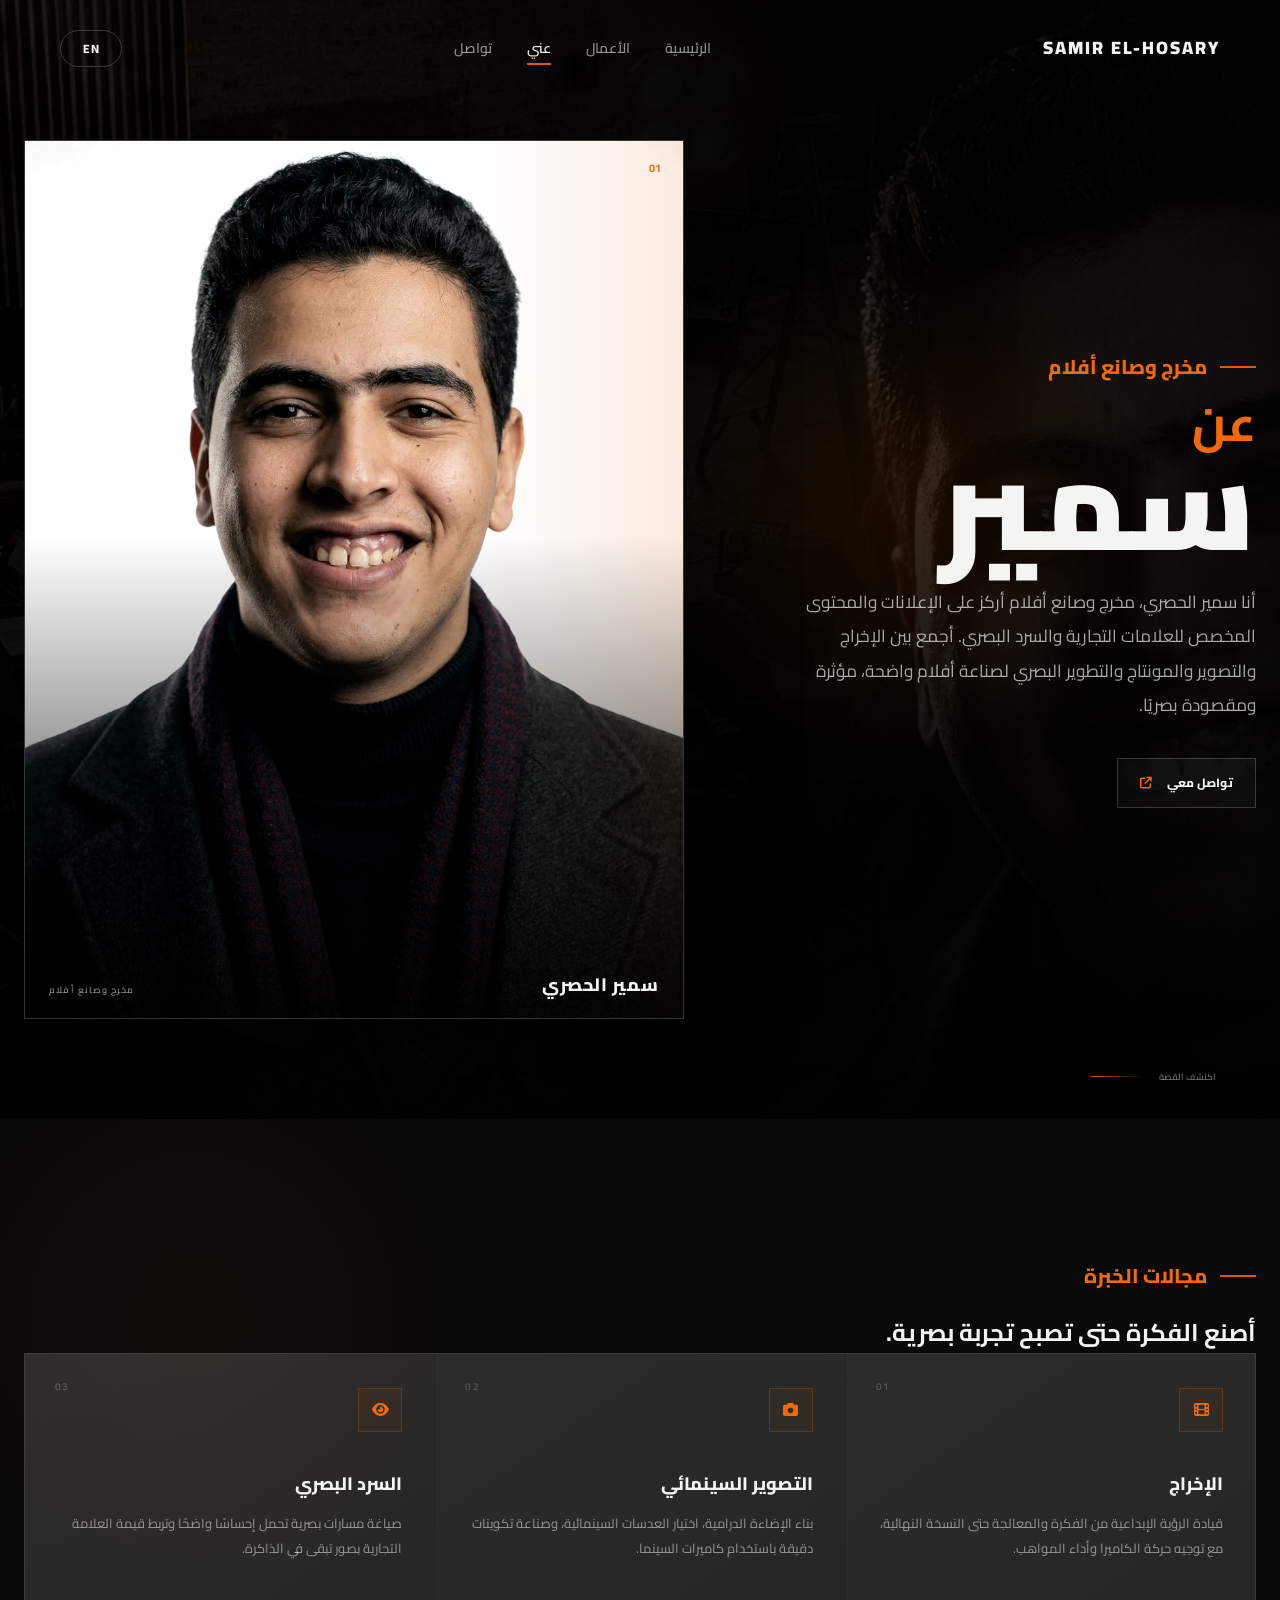
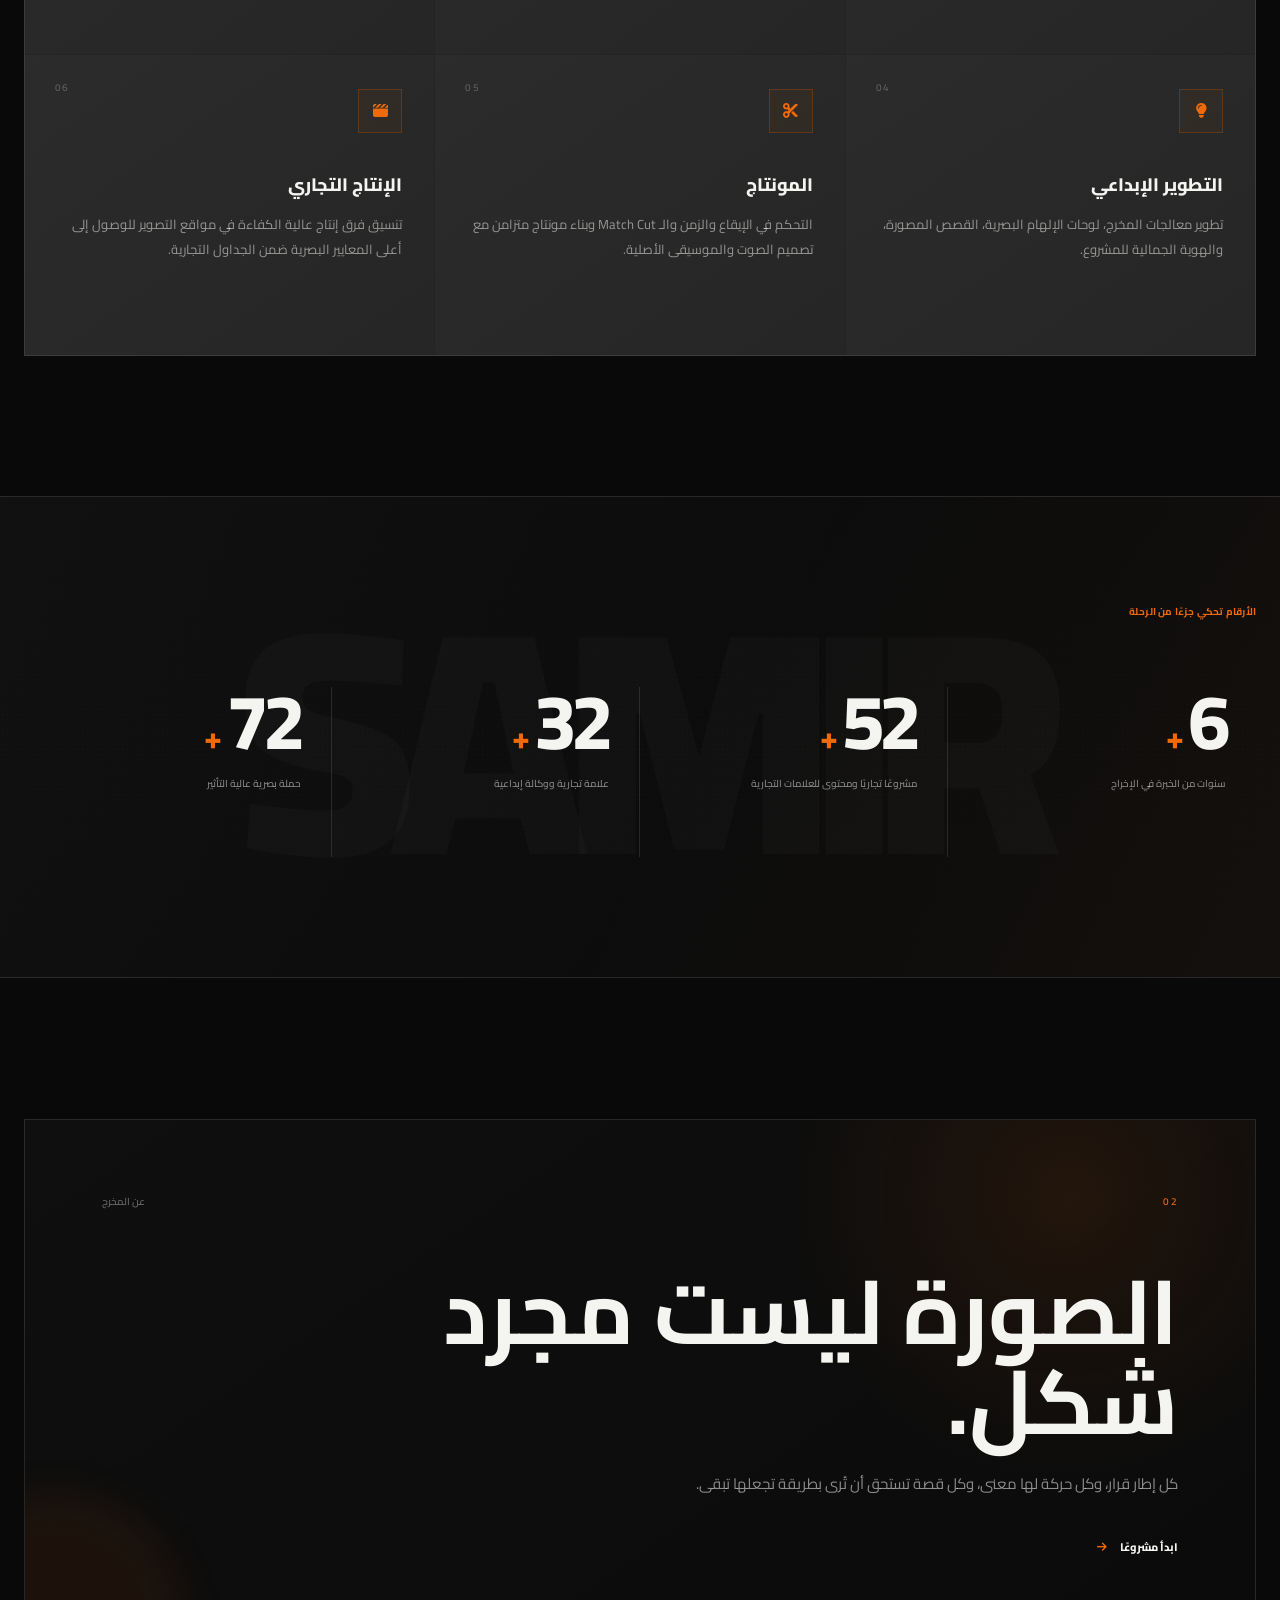
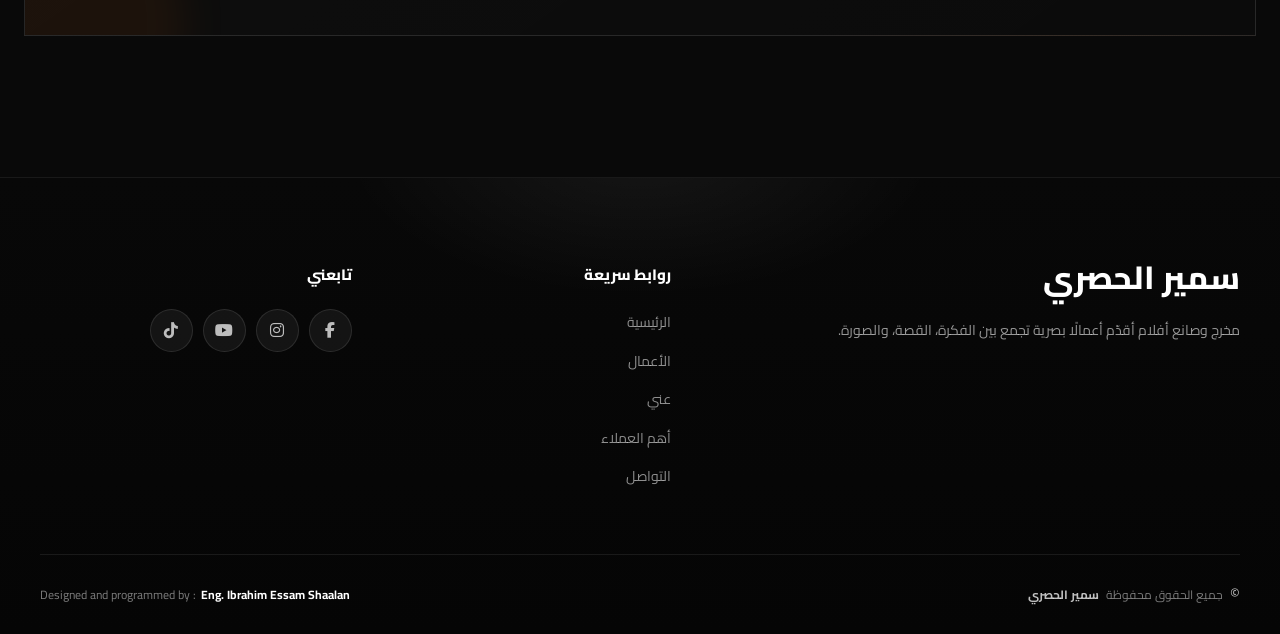
==== about.html @ f50c3c2a "Add files via upload" ====
<!DOCTYPE html>
<html lang="ar" dir="rtl">

<head>
    <meta charset="UTF-8">
    <meta name="viewport" content="width=device-width, initial-scale=1.0, viewport-fit=cover">
    <meta name="theme-color" content="#090909">

    <!-- Applies the saved language and enables the loader before first paint -->
    <script>
        (function () {
            var html = document.documentElement, lang = "ar";
            try { if (localStorage.getItem("samir_language") === "en") lang = "en"; } catch (e) {}
            html.lang = lang;
            html.dir = lang === "ar" ? "rtl" : "ltr";
            html.classList.add("js", "is-loading");
        })();
    </script>

    <!-- SEO -->
    <title data-ar="عن سمير الحصري | SAMIR EL-HOSARY" data-en="About Samir El-Hosary | SAMIR EL-HOSARY">عن سمير الحصري | SAMIR EL-HOSARY</title>
    <meta name="description" content="سمير الحصري، مخرج وصانع أفلام. إعلانات، محتوى للعلامات التجارية وسرد بصري سينمائي." data-content-ar="سمير الحصري، مخرج وصانع أفلام. إعلانات، محتوى للعلامات التجارية وسرد بصري سينمائي." data-content-en="Samir El-Hosary, director and filmmaker. Commercials, branded content and cinematic visual storytelling.">
    <meta name="author" content="Samir El-Hosary">
    <meta name="robots" content="index, follow">

    <meta property="og:type" content="website">
    <meta property="og:site_name" content="SAMIR EL-HOSARY">
    <meta property="og:locale" content="ar_EG">
    <meta property="og:title" content="عن سمير الحصري | SAMIR EL-HOSARY">
    <meta property="og:description" content="سمير الحصري، مخرج وصانع أفلام. إعلانات، محتوى للعلامات التجارية وسرد بصري سينمائي.">

    <!-- Favicon -->
    <link rel="icon" type="image/svg+xml" href="images/favicon.svg">

    <!-- Fonts & icons (Cairo is the only text font) -->
    <link rel="preconnect" href="https://fonts.googleapis.com">
    <link rel="preconnect" href="https://fonts.gstatic.com" crossorigin>
    <link rel="stylesheet" href="https://fonts.googleapis.com/css2?family=Cairo:wght@400..900&display=swap">
    <link rel="stylesheet" href="https://cdnjs.cloudflare.com/ajax/libs/font-awesome/6.5.2/css/all.min.css">
    <link rel="preload" as="image" href="images/samir-about.webp">

    <!-- Stylesheets -->
    <link rel="stylesheet" href="css/base.css">
    <link rel="stylesheet" href="css/about.css">
</head>

<body>

    <!-- =========================================
         ACCESSIBILITY: skip link
    ========================================= -->
    <a href="#main" class="skip-link" data-ar="الانتقال إلى المحتوى" data-en="Skip to content">الانتقال إلى المحتوى</a>


    <!-- =========================================
         PAGE LOADER
         Shown on first load, page navigation and language switch
    ========================================= -->
    <div class="page-loader" id="page-loader" aria-hidden="true">
        <div class="loader-content">
            <div class="loader-brand">SAMIR EL-HOSARY</div>
            <div class="loader-line"><span></span></div>
            <div class="loader-text" data-ar="جاري التحميل..." data-en="LOADING...">جاري التحميل...</div>
            <div class="loader-percent" id="loader-percent">0%</div>
        </div>
    </div>


    <!-- =========================================
         CUSTOM CURSOR (desktop only)
    ========================================= -->
    <div class="custom-cursor" aria-hidden="true"></div>
    <div class="custom-cursor-follower" aria-hidden="true"></div>


    <!-- =========================================
         HEADER & NAVIGATION
         Desktop navigation + mobile drawer menu
    ========================================= -->
    <header class="main-header enter" id="main-header">

        <a href="index.html" class="logo" data-aria-label-ar="سمير الحصري - الصفحة الرئيسية" data-aria-label-en="Samir El-Hosary - Home">SAMIR EL-HOSARY</a>

        <nav class="main-nav" id="main-nav" data-aria-label-ar="التنقل الرئيسي" data-aria-label-en="Main navigation" aria-label="التنقل الرئيسي">
            <a href="index.html" class="nav-link"
               data-ar="الرئيسية" data-en="Home">الرئيسية</a>
            <a href="work.html" class="nav-link"
               data-ar="الأعمال" data-en="Work">الأعمال</a>
            <a href="about.html" class="nav-link active" aria-current="page"
               data-ar="عني" data-en="About">عني</a>
            <a href="contact.html" class="nav-link"
               data-ar="تواصل" data-en="Contact">تواصل</a>
        </nav>

        <div class="header-actions">

            <button type="button" class="lang-switch" id="lang-switch" aria-label="Switch to English">EN</button>

            <button type="button" class="menu-toggle" id="menu-toggle"
                    aria-label="فتح القائمة" aria-expanded="false" aria-controls="main-nav">
                <span></span>
                <span></span>
                <span></span>
            </button>

        </div>

    </header>

    <div class="mobile-menu-backdrop" id="mobile-menu-backdrop" aria-hidden="true"></div>

    <main id="main">

        <!-- =========================================
             ABOUT HERO
             Introduction, portrait and call to action
        ========================================= -->
        <section class="about-hero">

            <div class="about-hero-bg" aria-hidden="true"></div>
            <div class="about-hero-overlay" aria-hidden="true"></div>

            <div class="about-hero-inner">

                <div class="about-hero-copy">

                    <div class="section-kicker enter" style="--i:1">
                        <span class="kicker-line" aria-hidden="true"></span>
                        <span data-ar="مخرج وصانع أفلام" data-en="DIRECTOR &amp; FILMMAKER">مخرج وصانع أفلام</span>
                    </div>

                    <h1 class="about-title enter" style="--i:2">
                        <span class="about-title-small" data-ar="عن" data-en="ABOUT">عن</span>
                        <span class="about-title-main" data-ar="سمير" data-en="SAMIR">سمير</span>
                    </h1>

                    <p class="about-intro enter" style="--i:3"
                       data-ar="أنا سمير الحصري، مخرج وصانع أفلام أركز على الإعلانات والمحتوى المخصص للعلامات التجارية والسرد البصري. أجمع بين الإخراج والتصوير والمونتاج والتطوير البصري لصناعة أفلام واضحة، مؤثرة ومقصودة بصريًا." data-en="I&#x27;m Samir El-Hosary, a director and filmmaker focused on commercials, branded content and visual storytelling. My work combines directing, cinematography, editing and visual development to build films that communicate clearly and feel visually intentional.">أنا سمير الحصري، مخرج وصانع أفلام أركز على الإعلانات والمحتوى المخصص للعلامات التجارية والسرد البصري. أجمع بين الإخراج والتصوير والمونتاج والتطوير البصري لصناعة أفلام واضحة، مؤثرة ومقصودة بصريًا.</p>

                    <a href="contact.html" class="about-cta enter" style="--i:4">
                        <span data-ar="تواصل معي" data-en="CONTACT ME">تواصل معي</span>
                        <i class="fa-solid fa-arrow-up-right-from-square" aria-hidden="true"></i>
                    </a>

                </div>

                <div class="about-hero-image enter" style="--i:3">
                    <div class="image-frame">
                        <div class="image-number" aria-hidden="true">01</div>
                        <img src="images/samir-about.webp" width="1093" height="1400" fetchpriority="high" decoding="async"
                             alt="سمير الحصري" data-alt-ar="سمير الحصري" data-alt-en="Samir El-Hosary">
                        <div class="image-caption">
                            <span data-ar="سمير الحصري" data-en="SAMIR EL-HOSARY">سمير الحصري</span>
                            <span data-ar="مخرج وصانع أفلام" data-en="DIRECTOR &amp; FILMMAKER">مخرج وصانع أفلام</span>
                        </div>
                    </div>
                </div>

            </div>

            <a href="#expertise" class="hero-scroll enter" style="--i:5">
                <span data-ar="اكتشف القصة" data-en="DISCOVER THE STORY">اكتشف القصة</span>
                <span class="scroll-line" aria-hidden="true"></span>
            </a>

        </section>


        <!-- =========================================
             EXPERTISE
             Six areas of work shown as cards
        ========================================= -->
        <section class="expertise-section section-space" id="expertise">
            <div class="container">

                <div class="section-heading reveal">
                    <div class="section-kicker">
                        <span class="kicker-line" aria-hidden="true"></span>
                        <span data-ar="مجالات الخبرة" data-en="EXPERTISE">مجالات الخبرة</span>
                    </div>
                    <h2 data-ar="أصنع الفكرة حتى تصبح تجربة بصرية." data-en="I shape ideas into intentional visual experiences.">أصنع الفكرة حتى تصبح تجربة بصرية.</h2>
                </div>

                <div class="expertise-grid">
                    <article class="expertise-card reveal">
                        <span class="card-index" aria-hidden="true">01</span>
                        <div class="card-icon" aria-hidden="true"><i class="fa-solid fa-film"></i></div>
                        <h3 data-ar="الإخراج" data-en="DIRECTING">الإخراج</h3>
                        <p data-ar="قيادة الرؤية الإبداعية من الفكرة والمعالجة حتى النسخة النهائية، مع توجيه حركة الكاميرا وأداء المواهب." data-en="Leading the creative vision from concept treatment to final cut, directing camera movement, and guiding talent performance.">قيادة الرؤية الإبداعية من الفكرة والمعالجة حتى النسخة النهائية، مع توجيه حركة الكاميرا وأداء المواهب.</p>
                    </article>
                    <article class="expertise-card reveal">
                        <span class="card-index" aria-hidden="true">02</span>
                        <div class="card-icon" aria-hidden="true"><i class="fa-solid fa-camera"></i></div>
                        <h3 data-ar="التصوير السينمائي" data-en="CINEMATOGRAPHY">التصوير السينمائي</h3>
                        <p data-ar="بناء الإضاءة الدرامية، اختيار العدسات السينمائية، وصناعة تكوينات دقيقة باستخدام كاميرات السينما." data-en="Sculpting dramatic lighting, selecting anamorphic lens packages, and framing disciplined compositions with cinema cameras.">بناء الإضاءة الدرامية، اختيار العدسات السينمائية، وصناعة تكوينات دقيقة باستخدام كاميرات السينما.</p>
                    </article>
                    <article class="expertise-card reveal">
                        <span class="card-index" aria-hidden="true">03</span>
                        <div class="card-icon" aria-hidden="true"><i class="fa-solid fa-eye"></i></div>
                        <h3 data-ar="السرد البصري" data-en="VISUAL STORYTELLING">السرد البصري</h3>
                        <p data-ar="صياغة مسارات بصرية تحمل إحساسًا واضحًا وتربط قيمة العلامة التجارية بصور تبقى في الذاكرة." data-en="Crafting cinematic arcs that resonate emotionally and anchor brand prestige in memorable imagery.">صياغة مسارات بصرية تحمل إحساسًا واضحًا وتربط قيمة العلامة التجارية بصور تبقى في الذاكرة.</p>
                    </article>
                    <article class="expertise-card reveal">
                        <span class="card-index" aria-hidden="true">04</span>
                        <div class="card-icon" aria-hidden="true"><i class="fa-solid fa-lightbulb"></i></div>
                        <h3 data-ar="التطوير الإبداعي" data-en="CREATIVE DEVELOPMENT">التطوير الإبداعي</h3>
                        <p data-ar="تطوير معالجات المخرج، لوحات الإلهام البصرية، القصص المصورة، والهوية الجمالية للمشروع." data-en="Developing director&#x27;s treatments, curated visual moodboards, storyboard narratives, and aesthetic bibles.">تطوير معالجات المخرج، لوحات الإلهام البصرية، القصص المصورة، والهوية الجمالية للمشروع.</p>
                    </article>
                    <article class="expertise-card reveal">
                        <span class="card-index" aria-hidden="true">05</span>
                        <div class="card-icon" aria-hidden="true"><i class="fa-solid fa-scissors"></i></div>
                        <h3 data-ar="المونتاج" data-en="EDITING">المونتاج</h3>
                        <p data-ar="التحكم في الإيقاع والزمن والـ Match Cut وبناء مونتاج متزامن مع تصميم الصوت والموسيقى الأصلية." data-en="Mastering temporal rhythm, match cutting, and tempo-locked pacing synchronized to original sound design.">التحكم في الإيقاع والزمن والـ Match Cut وبناء مونتاج متزامن مع تصميم الصوت والموسيقى الأصلية.</p>
                    </article>
                    <article class="expertise-card reveal">
                        <span class="card-index" aria-hidden="true">06</span>
                        <div class="card-icon" aria-hidden="true"><i class="fa-solid fa-clapperboard"></i></div>
                        <h3 data-ar="الإنتاج التجاري" data-en="COMMERCIAL PRODUCTION">الإنتاج التجاري</h3>
                        <p data-ar="تنسيق فرق إنتاج عالية الكفاءة في مواقع التصوير للوصول إلى أعلى المعايير البصرية ضمن الجداول التجارية." data-en="Coordinating high-efficiency production crews on set to meet the highest visual standards and commercial timelines.">تنسيق فرق إنتاج عالية الكفاءة في مواقع التصوير للوصول إلى أعلى المعايير البصرية ضمن الجداول التجارية.</p>
                    </article>
                </div>

            </div>
        </section>


        <!-- =========================================
             STATS
             Animated counters
        ========================================= -->
        <section class="stats-section">

            <div class="stats-noise" aria-hidden="true"></div>

            <div class="container">

                <h2 class="stats-heading reveal" data-ar="الأرقام تحكي جزءًا من الرحلة" data-en="THE NUMBERS TELL PART OF THE STORY">الأرقام تحكي جزءًا من الرحلة</h2>

                <div class="stats-grid">
                    <div class="stat-item reveal">
                        <div class="stat-number"><span class="counter" data-target="8">8</span><span>+</span></div>
                        <div class="stat-label" data-ar="سنوات من الخبرة في الإخراج" data-en="YEARS DIRECTING EXPERIENCE">سنوات من الخبرة في الإخراج</div>
                    </div>
                    <div class="stat-item reveal">
                        <div class="stat-number"><span class="counter" data-target="65">65</span><span>+</span></div>
                        <div class="stat-label" data-ar="مشروعًا تجاريًا ومحتوى للعلامات التجارية" data-en="COMMERCIAL &amp; BRANDED PROJECTS">مشروعًا تجاريًا ومحتوى للعلامات التجارية</div>
                    </div>
                    <div class="stat-item reveal">
                        <div class="stat-number"><span class="counter" data-target="40">40</span><span>+</span></div>
                        <div class="stat-label" data-ar="علامة تجارية ووكالة إبداعية" data-en="BRANDS &amp; CREATIVE AGENCIES">علامة تجارية ووكالة إبداعية</div>
                    </div>
                    <div class="stat-item reveal">
                        <div class="stat-number"><span class="counter" data-target="90">90</span><span>+</span></div>
                        <div class="stat-label" data-ar="حملة بصرية عالية التأثير" data-en="HIGH-IMPACT VISUAL CAMPAIGNS">حملة بصرية عالية التأثير</div>
                    </div>
                </div>

            </div>

        </section>


        <!-- =========================================
             CLOSING STATEMENT
             Final message and link to the contact page
        ========================================= -->
        <section class="closing-section section-space">
            <div class="container">

                <div class="closing-card reveal">

                    <div class="closing-topline" aria-hidden="true">
                        <span>02</span>
                        <span data-ar="عن المخرج" data-en="THE DIRECTOR">عن المخرج</span>
                    </div>

                    <h2 data-ar="الصورة ليست مجرد شكل." data-en="An image is never just an image.">الصورة ليست مجرد شكل.</h2>

                    <p data-ar="كل إطار قرار، وكل حركة لها معنى، وكل قصة تستحق أن تُرى بطريقة تجعلها تبقى." data-en="Every frame is a decision, every movement has a purpose, and every story deserves to be seen in a way that stays.">كل إطار قرار، وكل حركة لها معنى، وكل قصة تستحق أن تُرى بطريقة تجعلها تبقى.</p>

                    <a href="contact.html" class="closing-link">
                        <span data-ar="ابدأ مشروعًا" data-en="START A PROJECT">ابدأ مشروعًا</span>
                        <i class="fa-solid fa-arrow-right" aria-hidden="true"></i>
                    </a>

                </div>

            </div>
        </section>

    </main>


    <!-- =========================================
         FOOTER
         Brand, quick links, social links and copyright
    ========================================= -->
    <footer class="site-footer">

        <div class="footer-container">

            <div class="footer-main">

                <!-- Brand -->
                <div class="footer-brand">
                    <a href="index.html" class="footer-logo" data-aria-label-ar="سمير الحصري - الصفحة الرئيسية" data-aria-label-en="Samir El-Hosary - Home">
                        <span class="footer-name" data-ar="سمير الحصري" data-en="SAMIR EL-HOSARY">سمير الحصري</span>
                    </a>

                    <p class="footer-description"
                       data-ar="مخرج وصانع أفلام أقدّم أعمالًا بصرية تجمع بين الفكرة، القصة، والصورة." data-en="Director and filmmaker creating visual work that brings together ideas, stories, and cinematic vision.">مخرج وصانع أفلام أقدّم أعمالًا بصرية تجمع بين الفكرة، القصة، والصورة.</p>
                </div>

                <!-- Quick links -->
                <nav class="footer-navigation" data-aria-label-ar="روابط التذييل" data-aria-label-en="Footer navigation" aria-label="روابط التذييل">
                    <h3 data-ar="روابط سريعة" data-en="Quick Links">روابط سريعة</h3>
                    <ul>
                    <li><a href="index.html" data-ar="الرئيسية" data-en="Home">الرئيسية</a></li>
                    <li><a href="work.html" data-ar="الأعمال" data-en="Work">الأعمال</a></li>
                    <li><a href="about.html" data-ar="عني" data-en="About Me">عني</a></li>
                    <li><a href="index.html#partners" data-ar="أهم العملاء" data-en="Clients">أهم العملاء</a></li>
                    <li><a href="contact.html" data-ar="التواصل" data-en="Contact">التواصل</a></li>
                    </ul>
                </nav>

                 <!-- Social -->
                <div class="footer-social">
                    <h3 data-ar="تابعني" data-en="Follow Me">تابعني</h3>
                    <div class="footer-social-links">
                    <a href="https://www.facebook.com/share/18dDtKvpVj/?mibextid=wwXIfr" class="footer-social-link" aria-label="Facebook"
                       target="_blank" rel="noopener noreferrer"><i class="fa-brands fa-facebook-f" aria-hidden="true"></i></a>
                    <a href="https://www.instagram.com/samir.films10/?hl=ar" class="footer-social-link" aria-label="Instagram"
                       target="_blank" rel="noopener noreferrer"><i class="fa-brands fa-instagram" aria-hidden="true"></i></a>
                    <a href="https://www.youtube.com/channel/UCHRnPz-XDiSna4kp3eigyGw" class="footer-social-link" aria-label="YouTube"
                       target="_blank" rel="noopener noreferrer"><i class="fa-brands fa-youtube" aria-hidden="true"></i></a>
                    <a href="https://www.tiktok.com/@samir.films10?_r=1&_t=ZS-9AIWwJCJ9NN" class="footer-social-link" aria-label="TikTok"
                       target="_blank" rel="noopener noreferrer"><i class="fa-brands fa-tiktok" aria-hidden="true"></i></a>
                    </div>
                </div>

            </div>

            <div class="footer-bottom">

                <div class="footer-copyright">
                    <span class="copyright-symbol">©</span>
                    <span data-ar="جميع الحقوق محفوظة" data-en="All Rights Reserved">جميع الحقوق محفوظة</span>
                    <span class="copyright-name" data-ar="سمير الحصري" data-en="SAMIR EL-HOSARY">سمير الحصري</span>
                </div>

                <div class="footer-developer">
                    <span>Designed and programmed by :</span>
                    <a href="https://www.facebook.com/hema.essam.20" target="_blank" rel="noopener noreferrer" class="developer-link">Eng. Ibrahim Essam Shaalan</a>
                </div>

            </div>

        </div>

    </footer>


    <script defer src="js/core.js"></script>
    <script defer src="js/about.js"></script>

</body>
</html>
---- css/base.css ----
/* =========================================================
   DESIGN TOKENS
========================================================= */

:root {
    --black: #090909;
    --dark: #101010;
    --dark-2: #161616;
    --dark-3: #1f1f1f;

    --white: #F4F4F1;
    --light: #E9E9E5;

    --gray: #8F8F8F;
    --gray-light: #b0b0b0;
    --gray-dark: #3a3a3a;

    --orange: #D55C03;
    --orange-light: #F06A0A;
    --orange-glow: rgba(213, 92, 3, .2);

    --line: rgba(255, 255, 255, .11);

    /* Single typeface for the whole website (Arabic + Latin) */
    --font: "Cairo", sans-serif;

    --ease: cubic-bezier(.16, 1, .3, 1);

    /* +1 in LTR, -1 in RTL. Used to mirror horizontal motion. */
    --dir-sign: 1;
}

html[dir="rtl"] {
    --dir-sign: -1;
}

/* =========================================================
   RESET & GLOBAL TYPOGRAPHY
   Cairo is inherited by every element, including form controls.
========================================================= */

*,
*::before,
*::after {
    margin: 0;
    padding: 0;
    box-sizing: border-box;
}

html {
    background: var(--black);
    color: var(--white);
    font-family: var(--font);
    scroll-behavior: smooth;
    scroll-padding-top: 90px;
    -webkit-text-size-adjust: 100%;
}

body {
    min-height: 100vh;
    background: var(--black);
    color: var(--white);
    line-height: 1.6;
    overflow-x: hidden;
    -webkit-font-smoothing: antialiased;
    text-rendering: optimizeLegibility;
}

body.menu-open {
    overflow: hidden;
}

a {
    color: inherit;
    text-decoration: none;
}

button,
input,
select,
textarea {
    font: inherit;
    color: inherit;
}

button {
    border: 0;
    background: none;
    cursor: pointer;
}

img {
    display: block;
    max-width: 100%;
}

ul {
    list-style: none;
}

::selection {
    background: var(--orange);
    color: #fff;
}

button,
a {
    -webkit-tap-highlight-color: transparent;
}

/*
   Arabic is a connected script: letter-spacing breaks the joins.
   Any translatable text is therefore un-spaced while Arabic is active.
*/
html[lang="ar"] [data-ar] {
    letter-spacing: normal;
}

/* =========================================================
   ACCESSIBILITY HELPERS
========================================================= */

:focus-visible {
    outline: 2px solid var(--orange-light);
    outline-offset: 3px;
}

.visually-hidden {
    position: absolute;
    width: 1px;
    height: 1px;
    margin: -1px;
    overflow: hidden;
    clip-path: inset(50%);
    white-space: nowrap;
}

.skip-link {
    position: fixed;
    top: 12px;
    inset-inline-start: 12px;
    z-index: 100001;
    padding: 10px 18px;
    border-radius: 4px;
    background: var(--orange);
    color: #fff;
    font-weight: 800;
    transform: translateY(-200%);
    transition: transform .25s var(--ease);
}

.skip-link:focus {
    transform: translateY(0);
}

/* =========================================================
   PAGE LOADER
   Controlled by classes on <html>:
   - .is-loading  -> loader visible
   The progress bar is driven by --p (0 to 1) set from JavaScript.
========================================================= */

.page-loader {
    position: fixed;
    inset: 0;
    z-index: 99999;
    display: flex;
    align-items: center;
    justify-content: center;
    overflow: hidden;
    background: var(--black);
    opacity: 0;
    visibility: hidden;
    pointer-events: none;
    transition: opacity .35s ease, visibility 0s linear .35s;
}

html.is-loading .page-loader {
    opacity: 1;
    visibility: visible;
    pointer-events: auto;
    transition: opacity .18s ease, visibility 0s;
}

.page-loader::before {
    content: "";
    position: absolute;
    width: 500px;
    height: 500px;
    border-radius: 50%;
    background: var(--orange);
    opacity: .06;
    filter: blur(100px);
}

.loader-content {
    position: relative;
    z-index: 2;
    width: min(400px, 80%);
    text-align: center;
}

.loader-brand {
    margin-bottom: 25px;
    color: var(--white);
    font-size: 13px;
    font-weight: 800;
    letter-spacing: 4px;
}

.loader-line {
    position: relative;
    width: 100%;
    height: 2px;
    overflow: hidden;
    background: var(--dark-3);
}

.loader-line span {
    display: block;
    width: 100%;
    height: 100%;
    background: var(--orange);
    transform: scaleX(var(--p, 0));
    transform-origin: left center;
}

html[dir="rtl"] .loader-line span {
    transform-origin: right center;
}

.loader-text {
    margin-top: 18px;
    color: var(--gray);
    font-size: 13px;
    font-weight: 600;
    letter-spacing: 2px;
}

.loader-percent {
    margin-top: 7px;
    color: var(--orange);
    font-size: 11px;
    letter-spacing: 2px;
    direction: ltr;
}

/* =========================================================
   MOTION SYSTEM
   .enter  -> plays once when the page becomes ready (above the fold)
   .reveal -> plays once when scrolled into view
   Elements are hidden only when JavaScript is running (html.js),
   so the content is never lost if scripts fail.
========================================================= */

@keyframes enterUp {
    from {
        opacity: 0;
        translate: 0 26px;
    }
}

html.js:not(.is-ready) .enter,
html.js .reveal:not(.is-visible) {
    opacity: 0;
}

html.js.is-ready .enter {
    animation: enterUp .8s var(--ease) backwards;
    animation-delay: calc(var(--i, 0) * 70ms);
}

html.js .reveal.is-visible {
    animation: enterUp .85s var(--ease) backwards;
    animation-delay: calc(var(--i, 0) * 80ms);
}

/* =========================================================
   CUSTOM CURSOR
   Fine pointers only. Positioned from JavaScript.
========================================================= */

.custom-cursor,
.custom-cursor-follower {
    position: fixed;
    top: 0;
    left: 0;
    z-index: 99998;
    border-radius: 50%;
    pointer-events: none;
    opacity: 0;
    will-change: transform;
    transition: opacity .3s ease;
}

.custom-cursor {
    width: 7px;
    height: 7px;
    background: var(--orange);
}

.custom-cursor-follower {
    z-index: 99997;
    width: 42px;
    height: 42px;
    border: 1px solid rgba(213, 92, 3, .7);
    transition:
        opacity .3s ease,
        width .35s var(--ease),
        height .35s var(--ease),
        background .35s var(--ease),
        border-color .35s var(--ease);
}

.custom-cursor.is-active,
.custom-cursor-follower.is-active {
    opacity: 1;
}

.custom-cursor-follower.hovered {
    width: 70px;
    height: 70px;
    background: rgba(213, 92, 3, .10);
    border-color: var(--orange);
}

@media (hover: none), (max-width: 1024px) {

    .custom-cursor,
    .custom-cursor-follower {
        display: none;
    }
}

/* =========================================================
   HEADER
   Fixed top bar shared by all pages.
========================================================= */

.main-header {
    position: fixed;
    top: 0;
    inset-inline: 0;
    z-index: 1000;
    display: flex;
    align-items: center;
    justify-content: space-between;
    gap: 20px;
    padding: 30px 60px;
    border-bottom: 1px solid transparent;
    transition:
        padding .5s var(--ease),
        background .5s var(--ease),
        border-color .5s var(--ease);
}

.main-header.scrolled {
    padding-block: 16px;
    border-bottom-color: rgba(255, 255, 255, .06);
}

/*
   The glass effect lives on a pseudo-element, NOT on the header itself.
   A backdrop-filter on the header would turn it into the containing block
   of the fixed mobile drawer and shrink the drawer to the header's height.
*/
.main-header::before {
    content: "";
    position: absolute;
    inset: 0;
    z-index: -1;
    background: rgba(9, 9, 9, .82);
    backdrop-filter: blur(18px);
    -webkit-backdrop-filter: blur(18px);
    opacity: 0;
    pointer-events: none;
    transition: opacity .5s var(--ease);
}

.main-header.scrolled::before {
    opacity: 1;
}

.logo {
    color: var(--white);
    font-size: 18px;
    font-weight: 900;
    letter-spacing: 2px;
    white-space: nowrap;
    transition: color .3s ease;
}

.logo:hover {
    color: var(--orange);
}

/* =========================================================
   NAVIGATION (desktop)
========================================================= */

.main-nav {
    display: flex;
    align-items: center;
    gap: 35px;
}

.nav-link {
    position: relative;
    padding: 5px 0;
    color: var(--gray);
    font-size: 14px;
    font-weight: 600;
    transition: color .3s ease;
}

.nav-link::after {
    content: "";
    position: absolute;
    bottom: 0;
    inset-inline-start: 0;
    width: 0;
    height: 2px;
    background: var(--orange);
    transition: width .4s var(--ease);
}

.nav-link:hover,
.nav-link.active {
    color: var(--white);
}

.nav-link:hover::after,
.nav-link.active::after {
    width: 100%;
}

/* =========================================================
   HEADER ACTIONS: language switch + mobile menu button
========================================================= */

.header-actions {
    display: flex;
    align-items: center;
    gap: 12px;
}

.lang-switch {
    min-width: 62px;
    padding: 8px 16px;
    border: 1px solid var(--gray-dark);
    border-radius: 30px;
    color: var(--white);
    font-size: 12px;
    font-weight: 800;
    letter-spacing: 1px;
    transition:
        background .3s ease,
        border-color .3s ease,
        color .3s ease,
        transform .3s ease;
}

.lang-switch:hover {
    border-color: var(--orange);
    color: var(--orange);
    transform: translateY(-2px);
}

.menu-toggle {
    display: none;
    width: 44px;
    height: 44px;
    border: 1px solid rgba(255, 255, 255, .10);
    border-radius: 50%;
    background: rgba(255, 255, 255, .03);
    align-items: center;
    justify-content: center;
    flex-direction: column;
    gap: 5px;
    transition:
        background .3s ease,
        border-color .3s ease;
}

.menu-toggle span {
    display: block;
    width: 17px;
    height: 1.5px;
    background: var(--white);
    transition:
        transform .35s var(--ease),
        opacity .25s ease;
}

.menu-toggle:hover {
    border-color: var(--orange);
    background: rgba(213, 92, 3, .10);
}

.menu-toggle.is-open span:nth-child(1) {
    transform: translateY(6.5px) rotate(45deg);
}

.menu-toggle.is-open span:nth-child(2) {
    opacity: 0;
}

.menu-toggle.is-open span:nth-child(3) {
    transform: translateY(-6.5px) rotate(-45deg);
}

.mobile-menu-backdrop {
    display: none;
}

/* =========================================================
   MOBILE NAVIGATION (drawer)
   The drawer slides in from the inline-start side, so it works
   for both RTL (right) and LTR (left).
========================================================= */

@media (max-width: 768px) {

    .main-header {
        padding: 16px 18px;
        gap: 12px;
    }

    .logo {
        flex: 1 1 auto;
        font-size: 14px;
        letter-spacing: 1.5px;
    }

    .header-actions {
        flex-shrink: 0;
        gap: 8px;
    }

    .lang-switch {
        min-width: 50px;
        padding: 7px 10px;
        font-size: 11px;
    }

    .menu-toggle {
        display: flex;
    }

    .main-nav {
        position: fixed;
        top: 0;
        bottom: 0;
        inset-inline-start: 0;
        z-index: 1100;
        width: min(82vw, 330px);
        padding: 105px 30px 35px;
        flex-direction: column;
        align-items: flex-start;
        justify-content: flex-start;
        gap: 8px;
        background: linear-gradient(180deg, rgba(16, 16, 16, .98), rgba(9, 9, 9, .99));
        border-inline-end: 1px solid rgba(255, 255, 255, .07);
        box-shadow: calc(30px * var(--dir-sign)) 0 80px rgba(0, 0, 0, .45);
        transform: translateX(calc(-105% * var(--dir-sign)));
        visibility: hidden;
        opacity: 0;
        transition:
            transform .5s var(--ease),
            opacity .3s ease,
            visibility 0s linear .5s;
    }

    .main-nav.is-open {
        transform: translateX(0);
        visibility: visible;
        opacity: 1;
        transition:
            transform .5s var(--ease),
            opacity .3s ease,
            visibility 0s;
    }

    .main-nav .nav-link {
        width: 100%;
        padding: 15px 0;
        font-size: 17px;
        font-weight: 700;
    }

    .main-nav .nav-link::after {
        bottom: 4px;
    }

    .main-nav .nav-link:hover::after,
    .main-nav .nav-link.active::after {
        width: 55px;
    }

    .mobile-menu-backdrop {
        position: fixed;
        inset: 0;
        z-index: 900; /* below .main-header (1000), which contains the drawer */
        display: block;
        background: rgba(0, 0, 0, .58);
        backdrop-filter: blur(5px);
        -webkit-backdrop-filter: blur(5px);
        opacity: 0;
        visibility: hidden;
        pointer-events: none;
        transition: opacity .35s ease, visibility .35s ease;
    }

    .mobile-menu-backdrop.is-open {
        opacity: 1;
        visibility: visible;
        pointer-events: auto;
    }
}

@media (max-width: 480px) {

    .main-header {
        padding: 14px 15px;
    }

    .logo {
        font-size: 12px;
        letter-spacing: 1px;
    }

    .lang-switch {
        min-width: 48px;
        padding: 7px 9px;
        font-size: 10px;
    }

    .menu-toggle {
        width: 40px;
        height: 40px;
    }
}

/* =========================================================
   LAYOUT HELPERS (used by inner pages)
========================================================= */

.container {
    width: min(1240px, calc(100% - 48px));
    margin-inline: auto;
}

.text-center {
    text-align: center;
}

.section-space {
    padding: clamp(90px, 11vw, 160px) 0;
}

.section-kicker {
    display: flex;
    align-items: center;
    gap: 13px;
    margin-bottom: 22px;
    color: var(--orange-light);
    font-size: 20px;
    font-weight: 800;
    letter-spacing: .2em;
}

.section-kicker.justify-center {
    justify-content: center;
}

.kicker-line {
    flex-shrink: 0;
    width: 36px;
    height: 2px;
    background: var(--orange);
}

@media (max-width: 600px) {

    .container {
        width: min(100% - 32px, 1240px);
    }
}

/* =========================================================
   REDUCED MOTION
========================================================= */

@media (prefers-reduced-motion: reduce) {

    html {
        scroll-behavior: auto;
    }

    *,
    *::before,
    *::after {
        animation-duration: .01ms !important;
        animation-iteration-count: 1 !important;
        transition-duration: .01ms !important;
    }

    html.js:not(.is-ready) .enter,
    html.js .reveal:not(.is-visible) {
        opacity: 1;
    }
}

/* =========================================================
   BUTTONS
   Primary / secondary call-to-action buttons
========================================================= */

/* =========================================================
   BUTTONS
========================================================= */
.hero-actions {
    display: flex;
    justify-content: center;
    align-items: center;
    gap: 14px;
    margin-bottom: 35px;
}
.btn {
    min-width: 170px;
    min-height: 52px;
    padding: 13px 25px;
    display: inline-flex;
    align-items: center;
    justify-content: center;
    gap: 12px;
    border-radius: 3px;
    font-size: 13px;
    font-weight: 800;
    letter-spacing: .5px;
    transition:
        transform .35s var(--ease),
        background .35s var(--ease),
        border-color .35s var(--ease),
        box-shadow .35s var(--ease);
}
.btn i {
    transition: transform .35s var(--ease);
}
.btn-primary {
    background: var(--orange);
    border: 1px solid var(--orange);
    color: var(--white);
}
.btn-primary:hover {
    background: var(--orange-light);
    border-color: var(--orange-light);
    transform: translateY(-4px);
    box-shadow:
        0 15px 40px rgba(213,92,3,.20);
}
.btn-primary:hover i {
    transform: translateX(calc(5px * var(--dir-sign)));
}
.btn-secondary {
    background: rgba(255,255,255,.02);
    border: 1px solid var(--gray-dark);
    color: var(--white);
}
.btn-secondary:hover {
    background: rgba(255,255,255,.07);
    border-color: var(--white);
    transform: translateY(-4px);
}
/* =========================================================
   BUTTON ICONS
========================================================= */
.btn i {
    font-size: 14px;
    flex-shrink: 0;
}
.btn-secondary i {
    color: var(--orange);
}
/* =========================================
   FOOTER
========================================= */
.site-footer {
    position: relative;
    width: 100%;
    background:
        linear-gradient(
            180deg,
            #080808 0%,
            #050505 100%
        );
    color: #fff;
    overflow: hidden;
    border-top: 1px solid rgba(255,255,255,0.08);
}
/* =========================================
   DECORATIVE LIGHT
========================================= */
.site-footer::before {
    content: "";
    position: absolute;
    top: -180px;
    left: 50%;
    width: 600px;
    height: 300px;
    transform: translateX(-50%);
    background:
        radial-gradient(
            ellipse,
            rgba(255,255,255,0.06),
            transparent 70%
        );
    pointer-events: none;
}
/* =========================================
   FOOTER CONTAINER
========================================= */
.footer-container {
    width: min(1200px, calc(100% - 40px));
    margin: 0 auto;
    position: relative;
    z-index: 2;
}
/* =========================================
   MAIN FOOTER
========================================= */
.footer-main {
    display: grid;
    grid-template-columns:
        minmax(280px, 1.6fr)
        minmax(180px, 0.8fr)
        minmax(220px, 1fr);
    gap: 70px;
    padding:
        80px
        0
        65px;
}
/* =========================================
   BRAND
========================================= */
.footer-logo {
    display: inline-flex;
    position: relative;
    text-decoration: none;
    color: #fff;
    margin-bottom: 20px;
}
.footer-name {
    font-size: 32px;
    font-weight: 800;
    line-height: 1.2;
    letter-spacing: 0;
}/* English initially hidden */

/* =========================================
   FOOTER DESCRIPTION
========================================= */
.footer-description {
    max-width: 450px;
    margin: 0;
    color:
        rgba(255,255,255,0.58);
    font-size: 14px;
    line-height: 2;
}
/* =========================================
   FOOTER HEADINGS
========================================= */
.footer-navigation h3,
.footer-social h3 {
    margin:
        5px
        0
        22px;
    font-size: 15px;
    font-weight: 800;
    color: #fff;
}
/* =========================================
   NAVIGATION
========================================= */
.footer-navigation ul {
    list-style: none;
    padding: 0;
    margin: 0;
    display: flex;
    flex-direction: column;
    gap: 13px;
}
.footer-navigation a {
    display: inline-block;
    color:
        rgba(255,255,255,0.55);
    text-decoration: none;
    font-size: 14px;
    transition:
        color 0.25s ease,
        transform 0.25s ease;
}
.footer-navigation a:hover {
    color: #fff;
    transform: translateX(calc(4px * var(--dir-sign)));
}
/* =========================================
   SOCIAL MEDIA
========================================= */
.footer-social-links {
    display: flex;
    align-items: center;
    flex-wrap: wrap;
    gap: 10px;
}
.footer-social-link {
    width: 43px;
    height: 43px;
    display: flex;
    align-items: center;
    justify-content: center;
    border-radius: 50%;
    color:
        rgba(255,255,255,0.72);
    background:
        rgba(255,255,255,0.055);
    border:
        1px solid rgba(255,255,255,0.10);
    text-decoration: none;
    font-size: 16px;
    transition:
        transform 0.3s ease,
        color 0.3s ease,
        background 0.3s ease,
        border-color 0.3s ease;
}
.footer-social-link:hover {
    color: #fff;
    background:
        rgba(255,255,255,0.12);
    border-color:
        rgba(255,255,255,0.25);
    transform:
        translateY(-4px);
}
/* =========================================
   FOOTER BOTTOM
========================================= */
.footer-bottom {
    min-height: 80px;
    display: flex;
    align-items: center;
    justify-content: space-between;
    gap: 25px;
    border-top:
        1px solid rgba(255,255,255,0.08);
    color:
        rgba(255,255,255,0.48);
    font-size: 12px;
}
/* =========================================
   COPYRIGHT
========================================= */
.footer-copyright {
    display: flex;
    align-items: center;
    flex-wrap: wrap;
    gap: 7px;
}
.copyright-symbol {
    font-size: 15px;
    color:
        rgba(255,255,255,0.75);
}
.copyright-name {
    color:
        rgba(255,255,255,0.75);
    font-weight: 700;
}
/* =========================================
   DEVELOPER
========================================= */
.footer-developer {
    display: flex;
    align-items: center;
    justify-content: flex-end;
    flex-wrap: wrap;
    gap: 5px;
    direction: ltr;
}
.developer-link {
    color: #fff;
    font-size: 12px;
    font-weight: 700;
    text-decoration: none;
    transition:
        color 0.25s ease,
        opacity 0.25s ease;
}
.developer-link:hover {
    opacity: 0.65;
    text-decoration:
        underline;
}
/* =========================================
   TABLET
========================================= */
@media (max-width: 900px) {
    .footer-main {
        grid-template-columns:
            1fr 1fr;
        gap: 45px;
        padding:
            65px
            0
            50px;
    }
    .footer-brand {
        grid-column:
            1 / -1;
    }
    .footer-description {
        max-width: 650px;
    }
    .footer-bottom {
        padding:
            20px 0;
        flex-direction: column;
        align-items: center;
        justify-content: center;
        text-align: center;
    }
    .footer-developer {
        justify-content: center;
    }
}
/* =========================================
   MOBILE
========================================= */
@media (max-width: 600px) {
    .footer-container {
        width:
            min(
                100% - 30px,
                500px
            );
    }
    .footer-main {
        display: flex;
        flex-direction: column;
        gap: 40px;
        padding:
            55px
            0
            45px;
    }
    .footer-brand {
        text-align: center;
    }
    .footer-logo {
        justify-content: center;
    }
    .footer-name {
        font-size: 27px;
    }
    .footer-description {
        margin:
            0 auto;
        font-size: 13px;
        line-height: 1.9;
    }
    .footer-navigation,
    .footer-social {
        text-align: center;
    }
    .footer-navigation ul {
        align-items: center;
    }
    .footer-navigation a:hover {
        transform: none;
    }
    .footer-social-links {
        justify-content: center;
    }
    .footer-bottom {
        gap: 15px;
        padding:
            22px 0;
        line-height: 1.8;
    }
    .footer-copyright,
    .footer-developer {
        justify-content: center;
        text-align: center;
    }
}
/* =========================================
   VERY SMALL MOBILE
========================================= */
@media (max-width: 380px) {
    .footer-name {
        font-size: 24px;
    }
    .footer-description {
        font-size: 12px;
    }
    .footer-social-link {
        width: 40px;
        height: 40px;
        font-size: 14px;
    }
}
/* Latin brand name gets a little tracking */
html[lang="en"] .footer-name {
    letter-spacing: 1px;
}
---- css/about.css ----
/* =========================================================
   ABOUT PAGE
   Hero, expertise, statistics and closing statement
========================================================= */

/* =========================================================
   ABOUT HERO
========================================================= */
.about-hero {
    position: relative;
    min-height: 100svh;
    overflow: hidden;
    display: flex;
    align-items: center;
    padding: 140px 0 100px;
}
.about-hero-bg {
    position: absolute;
    inset: -4%;
    background:
        linear-gradient(90deg, rgba(9, 9, 9, .98) 0%, rgba(9, 9, 9, .82) 42%, rgba(9, 9, 9, .22) 100%),
        url("../images/samir-hero.jpg") center/cover no-repeat;
    transform: scale(1.08);
    filter: saturate(.72) contrast(1.06);
}
html[dir="rtl"] .about-hero-bg {
    background:
        linear-gradient(270deg, rgba(9, 9, 9, .98) 0%, rgba(9, 9, 9, .82) 42%, rgba(9, 9, 9, .22) 100%),
        url("../images/samir-hero.jpg") center/cover no-repeat;
}
.about-hero-overlay {
    position: absolute;
    inset: 0;
    background:
        radial-gradient(circle at 70% 45%, rgba(213,92,3,.11), transparent 24%),
        linear-gradient(180deg, rgba(0,0,0,.35), transparent 35%, rgba(0,0,0,.9));
    pointer-events: none;
}
.about-hero-inner {
    position: relative;
    z-index: 2;
    width: min(1240px, calc(100% - 48px));
    margin-inline: auto;
    display: grid;
    grid-template-columns: 1fr minmax(330px, 470px);
    gap: clamp(55px, 8vw, 120px);
    align-items: center;
}
html[dir="rtl"] .about-hero-inner {
    grid-template-columns: minmax(330px, 470px) 1fr;
}
.about-hero-copy {
    max-width: 760px;
}
.about-title {
    margin-bottom: 30px;
    font-weight: 900;
    font-size: clamp(72px, 10vw, 156px);
    line-height: .8;
    letter-spacing: -.08em;
}
.about-title-small {
    display: block;
    font-size: .38em;
    font-weight: 700;
    letter-spacing: .13em;
    color: var(--orange-light);
    margin-bottom: 8px;
}
.about-title-main {
    display: block;
}
.about-intro {
    max-width: 680px;
    color: rgba(244,244,241,.68);
    font-size: clamp(15px, 1.35vw, 18px);
    line-height: 2;
    margin-bottom: 35px;
}
.about-cta {
    display: inline-flex;
    align-items: center;
    gap: 14px;
    min-height: 50px;
    padding: 0 22px;
    border: 1px solid rgba(255,255,255,.18);
    background: rgba(255,255,255,.03);
    font-size: 12px;
    font-weight: 800;
    letter-spacing: .08em;
    transition:
        color .35s ease,
        background .35s ease,
        border-color .35s ease,
        transform .35s var(--ease);
}
.about-cta i {
    color: var(--orange-light);
    transition: transform .35s var(--ease);
}
.about-cta:hover {
    background: var(--orange);
    border-color: var(--orange);
    transform: translateY(-3px);
}
.about-cta:hover i {
    color: var(--white);
    transform: translate(calc(3px * var(--dir-sign) * -1), -3px);
}
.about-hero-image {
    position: relative;
}
.image-frame {
    position: relative;
    aspect-ratio: 3 / 4;
    overflow: hidden;
    border: 1px solid rgba(255,255,255,.16);
    background: var(--dark);
    box-shadow: 0 35px 100px rgba(0,0,0,.45);
}
.image-frame::before {
    content: "";
    position: absolute;
    inset: 0;
    z-index: 2;
    background:
        linear-gradient(180deg, transparent 45%, rgba(0,0,0,.88) 100%),
        linear-gradient(90deg, transparent 70%, rgba(213,92,3,.12));
    pointer-events: none;
}
.image-frame img {
    width: 100%;
    height: 100%;
    object-fit: cover;
    filter: grayscale(.18) contrast(1.08);
    transform: scale(1.04);
    transition: transform 1.4s var(--ease), filter .8s ease;
}
.image-frame:hover img {
    transform: scale(1.09);
    filter: grayscale(0) contrast(1.05);
}
.image-number {
    position: absolute;
    z-index: 4;
    top: 22px;
    inset-inline-start: 22px;
    font-weight: 700;
    font-size: 11px;
    line-height: 1;
    color: var(--orange-light);
}
.image-caption {
    position: absolute;
    z-index: 4;
    left: 24px;
    right: 24px;
    bottom: 24px;
    display: flex;
    justify-content: space-between;
    align-items: end;
    gap: 20px;
}
.image-caption span:first-child {
    font-weight: 800;
    font-size: 18px;
    line-height: 1;
    letter-spacing: .04em;
}
.image-caption span:last-child {
    color: rgba(255,255,255,.55);
    font-weight: 600;
    font-size: 9px;
    line-height: 1;
    letter-spacing: .13em;
    text-transform: uppercase;
}
.hero-scroll {
    position: absolute;
    z-index: 3;
    bottom: 38px;
    inset-inline-start: clamp(24px, 5vw, 80px);
    display: flex;
    align-items: center;
    gap: 13px;
    color: rgba(255,255,255,.45);
    font-weight: 600;
    font-size: 9px;
    line-height: 1;
    letter-spacing: .16em;
}
.scroll-line {
    width: 55px;
    height: 1px;
    background: linear-gradient(90deg, var(--orange), transparent);
}
/* =========================================================
   EXPERTISE
========================================================= */
.expertise-section {
    position: relative;
    background:
        radial-gradient(circle at 15% 20%, rgba(213,92,3,.05), transparent 22%),
        var(--black);
}
.expertise-grid {
    display: grid;
    grid-template-columns: repeat(3, 1fr);
    gap: 1px;
    background: var(--line);
    border: 1px solid var(--line);
}
.expertise-card {
    position: relative;
    min-height: 300px;
    padding: 34px 32px 38px;
    background:
        linear-gradient(145deg, rgba(255,255,255,.035), rgba(255,255,255,.008));
    overflow: hidden;
    transition:
        background .45s ease,
        transform .45s var(--ease);
}
.expertise-card::after {
    content: "";
    position: absolute;
    left: 0;
    right: 0;
    bottom: 0;
    height: 2px;
    background: var(--orange);
    transform: scaleX(0);
    transform-origin: left center;
    transition: transform .5s var(--ease);
}
html[dir="rtl"] .expertise-card::after {
    transform-origin: right;
}
.expertise-card:hover {
    z-index: 2;
    background:
        radial-gradient(circle at 70% 15%, rgba(213,92,3,.10), transparent 30%),
        var(--dark-2);
    transform: translateY(-5px);
}
.expertise-card:hover::after {
    transform: scaleX(1);
}
.card-index {
    position: absolute;
    top: 28px;
    inset-inline-end: 30px;
    color: rgba(255,255,255,.24);
    font-weight: 600;
    font-size: 10px;
    line-height: 1;
    letter-spacing: .12em;
}
.card-icon {
    width: 44px;
    height: 44px;
    display: grid;
    place-items: center;
    margin-bottom: 42px;
    border: 1px solid rgba(213,92,3,.28);
    color: var(--orange-light);
    background: rgba(213,92,3,.05);
    font-size: 15px;
    transition:
        background .35s ease,
        color .35s ease,
        transform .45s var(--ease);
}
.expertise-card:hover .card-icon {
    background: var(--orange);
    color: var(--white);
    transform: rotate(-6deg);
}
.expertise-card h3 {
    margin-bottom: 17px;
    font-weight: 800;
    font-size: 18px;
    line-height: 1.15;
    letter-spacing: -.02em;
}
.expertise-card p {
    max-width: 360px;
    color: rgba(244,244,241,.54);
    font-size: 13px;
    line-height: 1.9;
}
/* =========================================================
   STATS
========================================================= */
.stats-section {
    position: relative;
    overflow: hidden;
    padding: 110px 0 120px;
    background:
        linear-gradient(120deg, #111 0%, #0c0c0c 55%, #14100d 100%);
    border-block: 1px solid var(--line);
}
.stats-section::before {
    content: "SAMIR";
    position: absolute;
    top: 50%;
    left: 50%;
    color: rgba(255,255,255,.018);
    font-weight: 900;
    font-size: clamp(140px, 25vw, 380px);
    line-height: 1;
    letter-spacing: -.08em;
    white-space: nowrap;
    transform: translate(-50%, -50%);
    pointer-events: none;
}
.stats-noise {
    position: absolute;
    inset: 0;
    opacity: .15;
    pointer-events: none;
    background-image:
        radial-gradient(rgba(255,255,255,.15) .6px, transparent .6px);
    background-size: 5px 5px;
    mask-image: linear-gradient(to bottom, transparent, black, transparent);
}
.stats-heading {
    position: relative;
    z-index: 2;
    margin-bottom: 70px;
    color: var(--orange-light);
    font-weight: 700;
    font-size: 10px;
    line-height: 1;
    letter-spacing: .2em;
}
html[lang="ar"] .stats-heading {
    letter-spacing: .02em;
}
.stats-grid {
    position: relative;
    z-index: 2;
    display: grid;
    grid-template-columns: repeat(4, 1fr);
}
.stat-item {
    min-height: 170px;
    padding: 0 30px;
    border-inline-start: 1px solid var(--line);
}
.stat-item:first-child {
    border-inline-start: 0;
}
.stat-number {
    display: flex;
    align-items: baseline;
    gap: 4px;
    margin-bottom: 17px;
    font-weight: 800;
    font-size: clamp(48px, 6vw, 84px);
    line-height: .9;
    letter-spacing: -.07em;
}
.stat-number > span:last-child {
    color: var(--orange-light);
    font-size: .42em;
    letter-spacing: 0;
}
.stat-label {
    max-width: 220px;
    color: rgba(255,255,255,.48);
    font-weight: 600;
    font-size: 10px;
    line-height: 1.6;
    letter-spacing: .08em;
    text-transform: uppercase;
}
html[lang="ar"] .stat-label {
    letter-spacing: 0;
    line-height: 1.9;
}
/* =========================================================
   CLOSING
========================================================= */
.closing-section {
    background: var(--black);
}
.closing-card {
    position: relative;
    overflow: hidden;
    padding: clamp(38px, 6vw, 82px);
    border: 1px solid var(--line);
    background:
        radial-gradient(circle at 85% 15%, rgba(213,92,3,.11), transparent 25%),
        linear-gradient(145deg, rgba(255,255,255,.025), rgba(255,255,255,.008));
}
.closing-card::before {
    content: "";
    position: absolute;
    width: 260px;
    height: 260px;
    inset-inline-end: -100px;
    bottom: -120px;
    border-radius: 50%;
    background: rgba(213,92,3,.08);
    filter: blur(20px);
}
.closing-topline {
    position: relative;
    z-index: 1;
    display: flex;
    justify-content: space-between;
    margin-bottom: 60px;
    color: rgba(255,255,255,.36);
    font-weight: 600;
    font-size: 10px;
    line-height: 1;
    letter-spacing: .14em;
}
.closing-topline span:first-child {
    color: var(--orange-light);
}
.closing-card h2 {
    position: relative;
    z-index: 1;
    max-width: 850px;
    margin-bottom: 24px;
    font-size: clamp(42px, 7vw, 92px);
    line-height: 1;
    letter-spacing: -.06em;
}
.closing-card p {
    position: relative;
    z-index: 1;
    max-width: 650px;
    margin-bottom: 34px;
    color: rgba(255,255,255,.53);
    font-size: 15px;
    line-height: 1.9;
}
.closing-link {
    position: relative;
    z-index: 1;
    display: inline-flex;
    align-items: center;
    gap: 12px;
    color: var(--white);
    font-weight: 800;
    font-size: 11px;
    line-height: 1;
    letter-spacing: .12em;
}
.closing-link i {
    color: var(--orange-light);
    transition: transform .35s var(--ease);
}
.closing-link:hover i {
    transform: translateX(calc(6px * var(--dir-sign)));
}
/* =========================================================
   MOBILE
========================================================= */
@media (max-width: 900px) {
    .about-hero {
        padding-top: 125px;
    }
    .about-hero-inner,
    html[dir="rtl"] .about-hero-inner {
        grid-template-columns: 1fr;
        gap: 50px;
    }
    .about-hero-image {
        width: min(460px, 100%);
        justify-self: center;
        grid-row: 1;
    }
    .about-hero-copy {
        grid-row: 2;
    }
    .about-title {
        font-size: clamp(70px, 17vw, 125px);
    }
    .expertise-grid {
        grid-template-columns: repeat(2, 1fr);
    }
    .stats-grid {
        grid-template-columns: repeat(2, 1fr);
        gap: 45px 0;
    }
    .stat-item:nth-child(3) {
        border-inline-start: 0;
    }
    .stat-item {
        min-height: auto;
    }
}
@media (max-width: 600px) {
    .about-hero {
        min-height: auto;
        padding: 110px 0 80px;
    }
    .about-hero-bg {
        background-position: 58% center;
    }
    html[dir="rtl"] .about-hero-bg {
        background-position: 42% center;
    }
    .about-hero-image {
        width: 100%;
    }
    .image-frame {
        aspect-ratio: 4 / 5;
    }
    .about-title {
        font-size: clamp(62px, 20vw, 95px);
    }
    .about-intro {
        font-size: 14px;
        line-height: 1.95;
    }
    .expertise-grid {
        grid-template-columns: 1fr;
    }
    .expertise-card {
        min-height: 270px;
    }
    .section-heading {
        margin-bottom: 45px;
    }
    .section-heading h2 {
        font-size: 37px;
    }
    .stats-section {
        padding: 80px 0;
    }
    .stats-grid {
        grid-template-columns: 1fr 1fr;
    }
    .stat-item {
        padding: 0 15px;
    }
    .stat-number {
        font-size: 48px;
    }
    .stat-label {
        font-size: 9px;
    }
    .hero-scroll {
        display: none;
    }
}
@media (max-width: 400px) {
    .about-title {
        font-size: 58px;
    }
}
/* =========================================================

/* =========================================================
   ABOUT HERO MOTION
   Slow background drift (CSS only, no JavaScript timers)
========================================================= */
@keyframes aboutDrift {
    to {
        translate: -1.5% -1%;
    }
}
.about-hero-bg {
    animation: aboutDrift 7s ease-in-out infinite alternate;
}
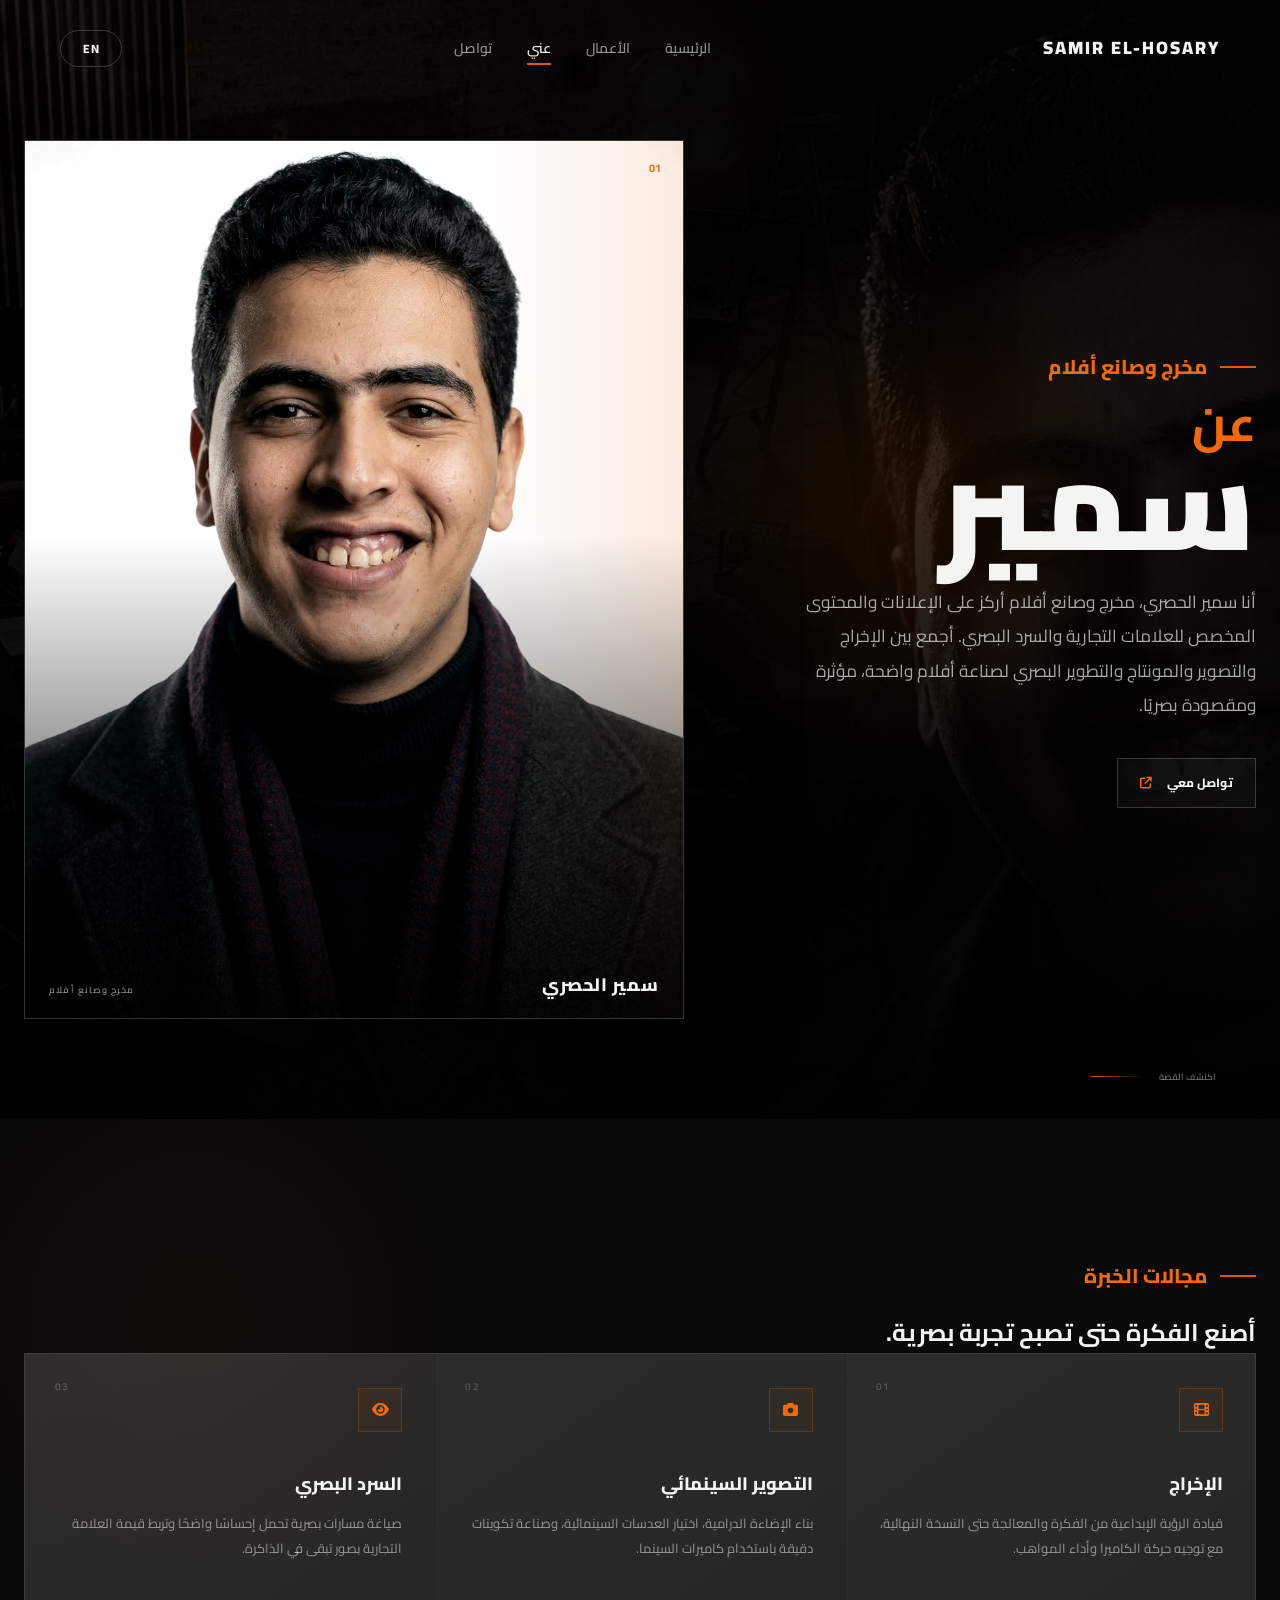
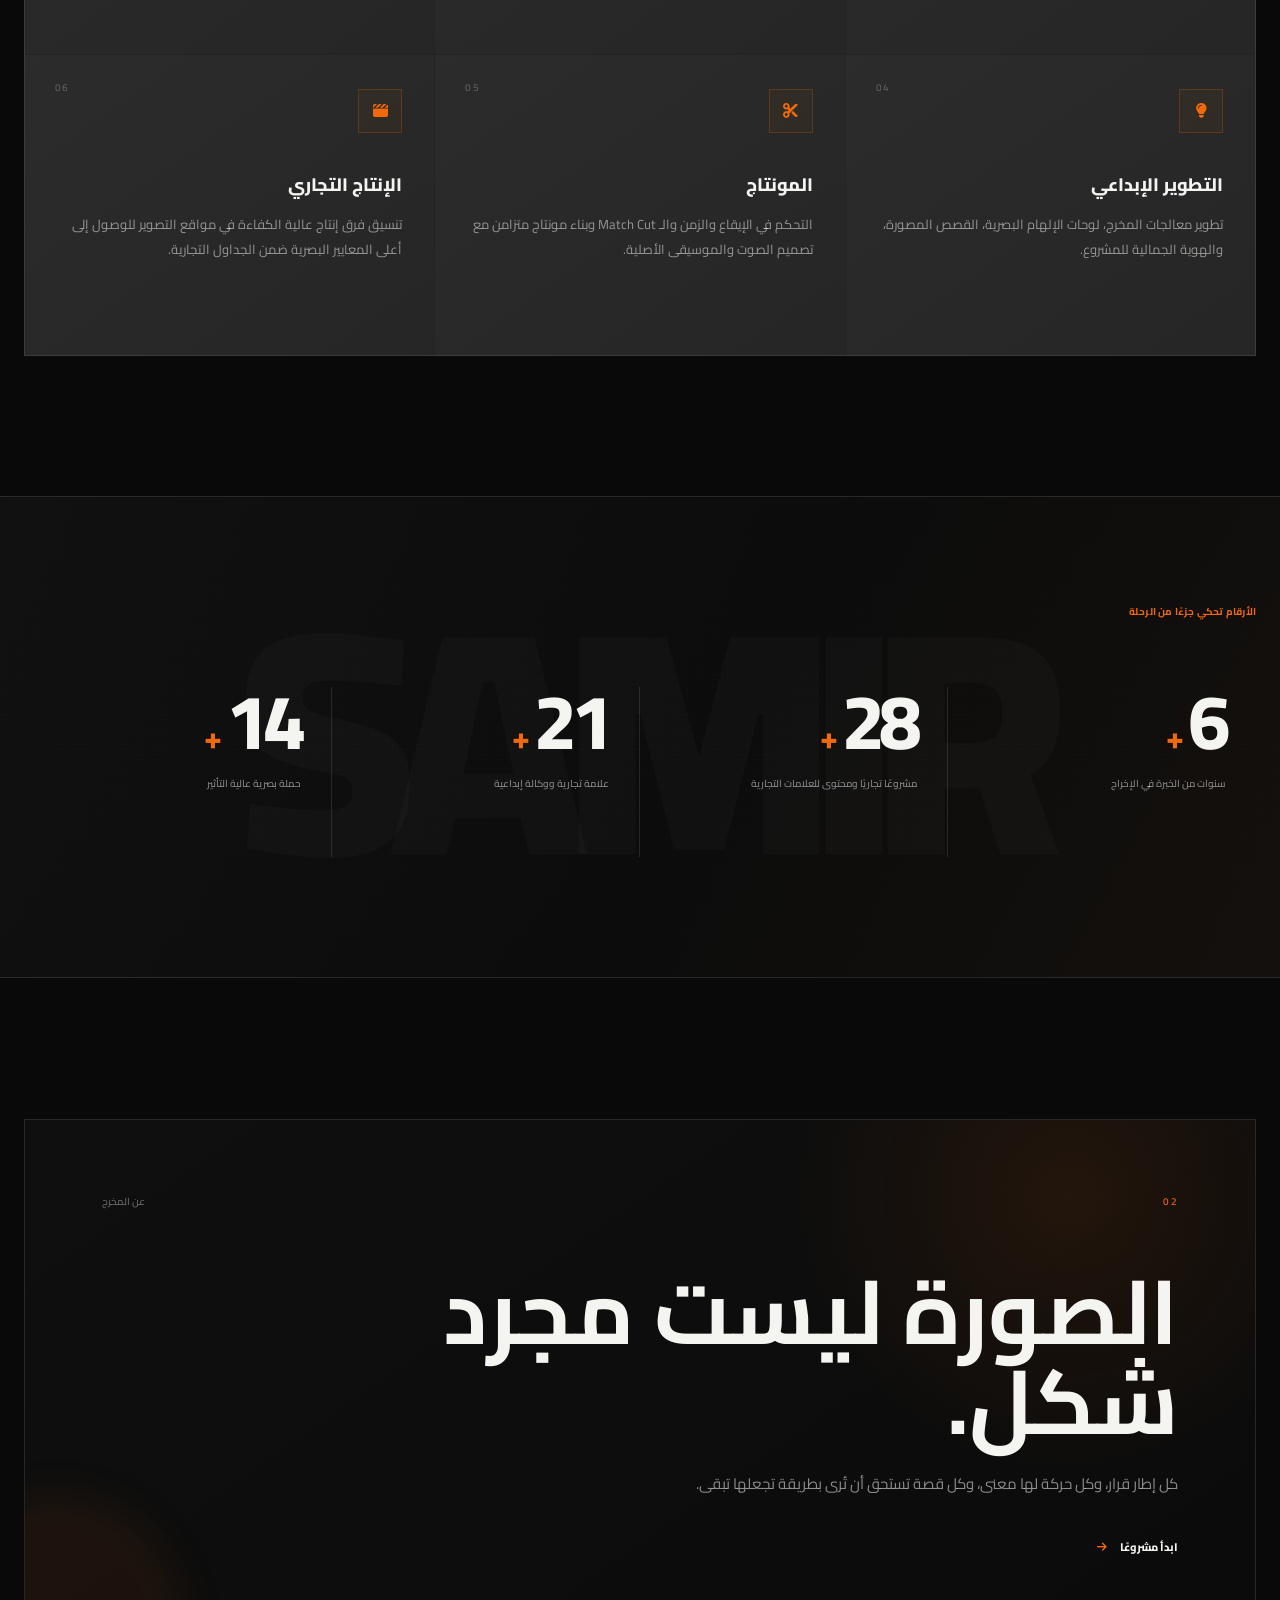
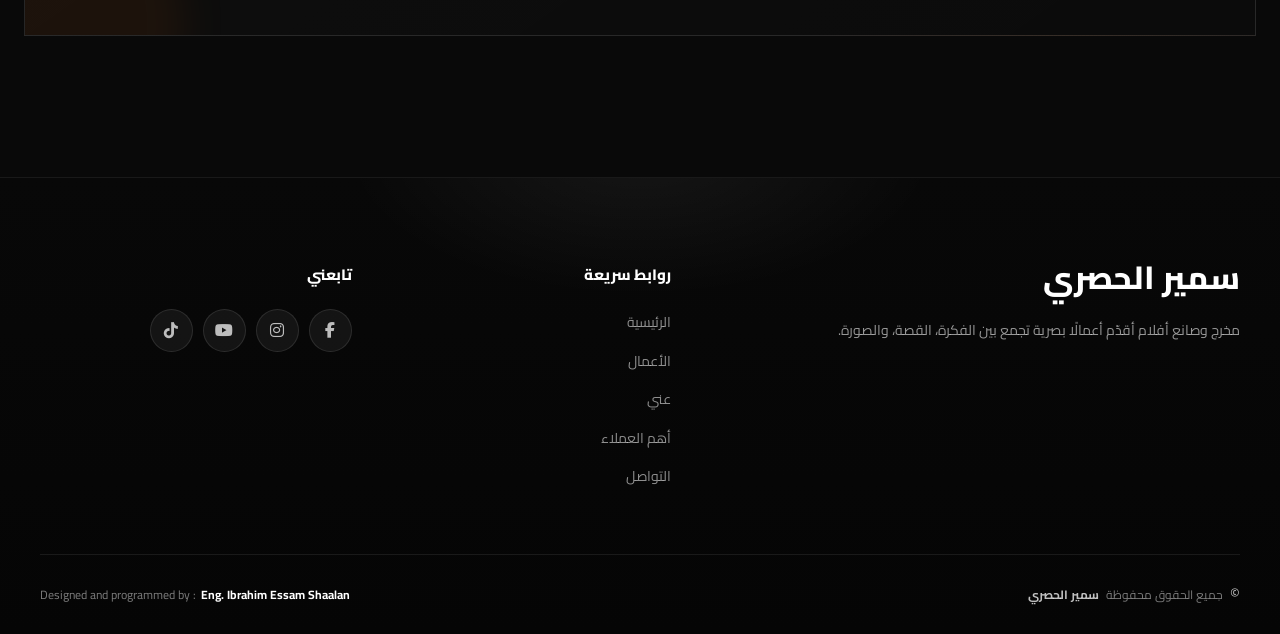
==== commit 0a4cee66: "Update statistics in about.html" ====
--- a/about.html
+++ b/about.html
@@ -238,19 +238,19 @@
 
                 <div class="stats-grid">
                     <div class="stat-item reveal">
-                        <div class="stat-number"><span class="counter" data-target="8">8</span><span>+</span></div>
+                        <div class="stat-number"><span class="counter" data-target="6">6</span><span>+</span></div>
                         <div class="stat-label" data-ar="سنوات من الخبرة في الإخراج" data-en="YEARS DIRECTING EXPERIENCE">سنوات من الخبرة في الإخراج</div>
                     </div>
                     <div class="stat-item reveal">
-                        <div class="stat-number"><span class="counter" data-target="65">65</span><span>+</span></div>
+                        <div class="stat-number"><span class="counter" data-target="30">30</span><span>+</span></div>
                         <div class="stat-label" data-ar="مشروعًا تجاريًا ومحتوى للعلامات التجارية" data-en="COMMERCIAL &amp; BRANDED PROJECTS">مشروعًا تجاريًا ومحتوى للعلامات التجارية</div>
                     </div>
                     <div class="stat-item reveal">
-                        <div class="stat-number"><span class="counter" data-target="40">40</span><span>+</span></div>
+                        <div class="stat-number"><span class="counter" data-target="22">22</span><span>+</span></div>
                         <div class="stat-label" data-ar="علامة تجارية ووكالة إبداعية" data-en="BRANDS &amp; CREATIVE AGENCIES">علامة تجارية ووكالة إبداعية</div>
                     </div>
                     <div class="stat-item reveal">
-                        <div class="stat-number"><span class="counter" data-target="90">90</span><span>+</span></div>
+                        <div class="stat-number"><span class="counter" data-target="15">15</span><span>+</span></div>
                         <div class="stat-label" data-ar="حملة بصرية عالية التأثير" data-en="HIGH-IMPACT VISUAL CAMPAIGNS">حملة بصرية عالية التأثير</div>
                     </div>
                 </div>
